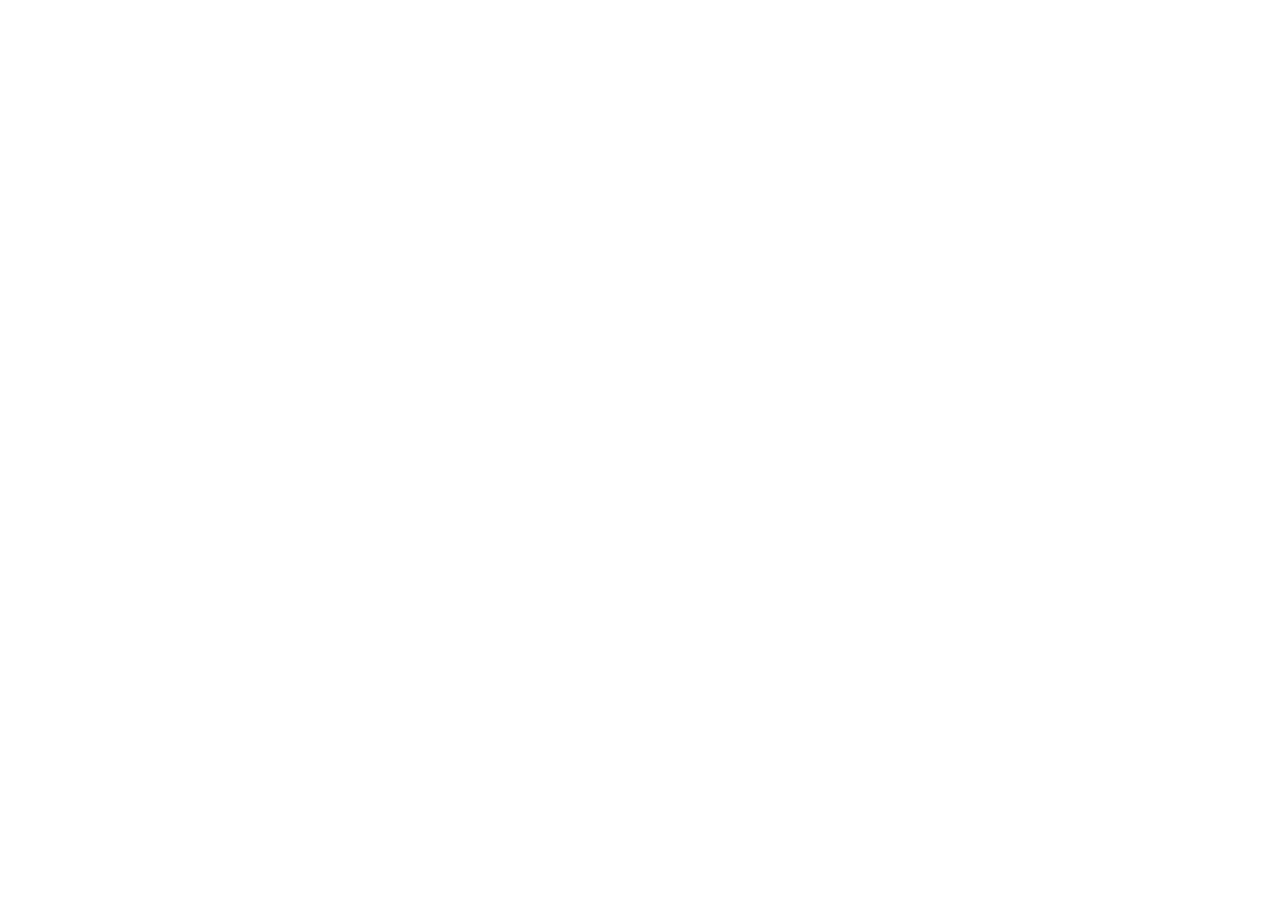
==== about.html @ 3a43a958 "Init : création du dépôt, arborescence des fichiers et structure HTML de base" ====
<!DOCTYPE html>
<html lang="fr">
<head> 
<meta charset="UTF-8"> 
<meta name="viewport" content="width=device-width, initial-scale=1.0"> 
<title>AfriTalent — À propos</title> 
<!-- Bootstrap 5 via CDN : feuille de style --> 
<link 
href="https://cdn.jsdelivr.net/npm/bootstrap@5.3.0/dist/css/bootstrap.min.css" 
rel="stylesheet"> 
<!-- Votre feuille de style personnelle --> 
<link rel="stylesheet" href="css/style.css">
</head>
<body> 
<!-- Le contenu de la page sera ajoute ici --> 
<!-- Bootstrap 5 via CDN : script JavaScript --> 
<script 
src="https://cdn.jsdelivr.net/npm/bootstrap@5.3.0/dist/js/bootstrap.bundle.min.js"
></script> 
<!-- Votre script JavaScript --> 
<script src="js/main.js"></script>
</body>
</html>
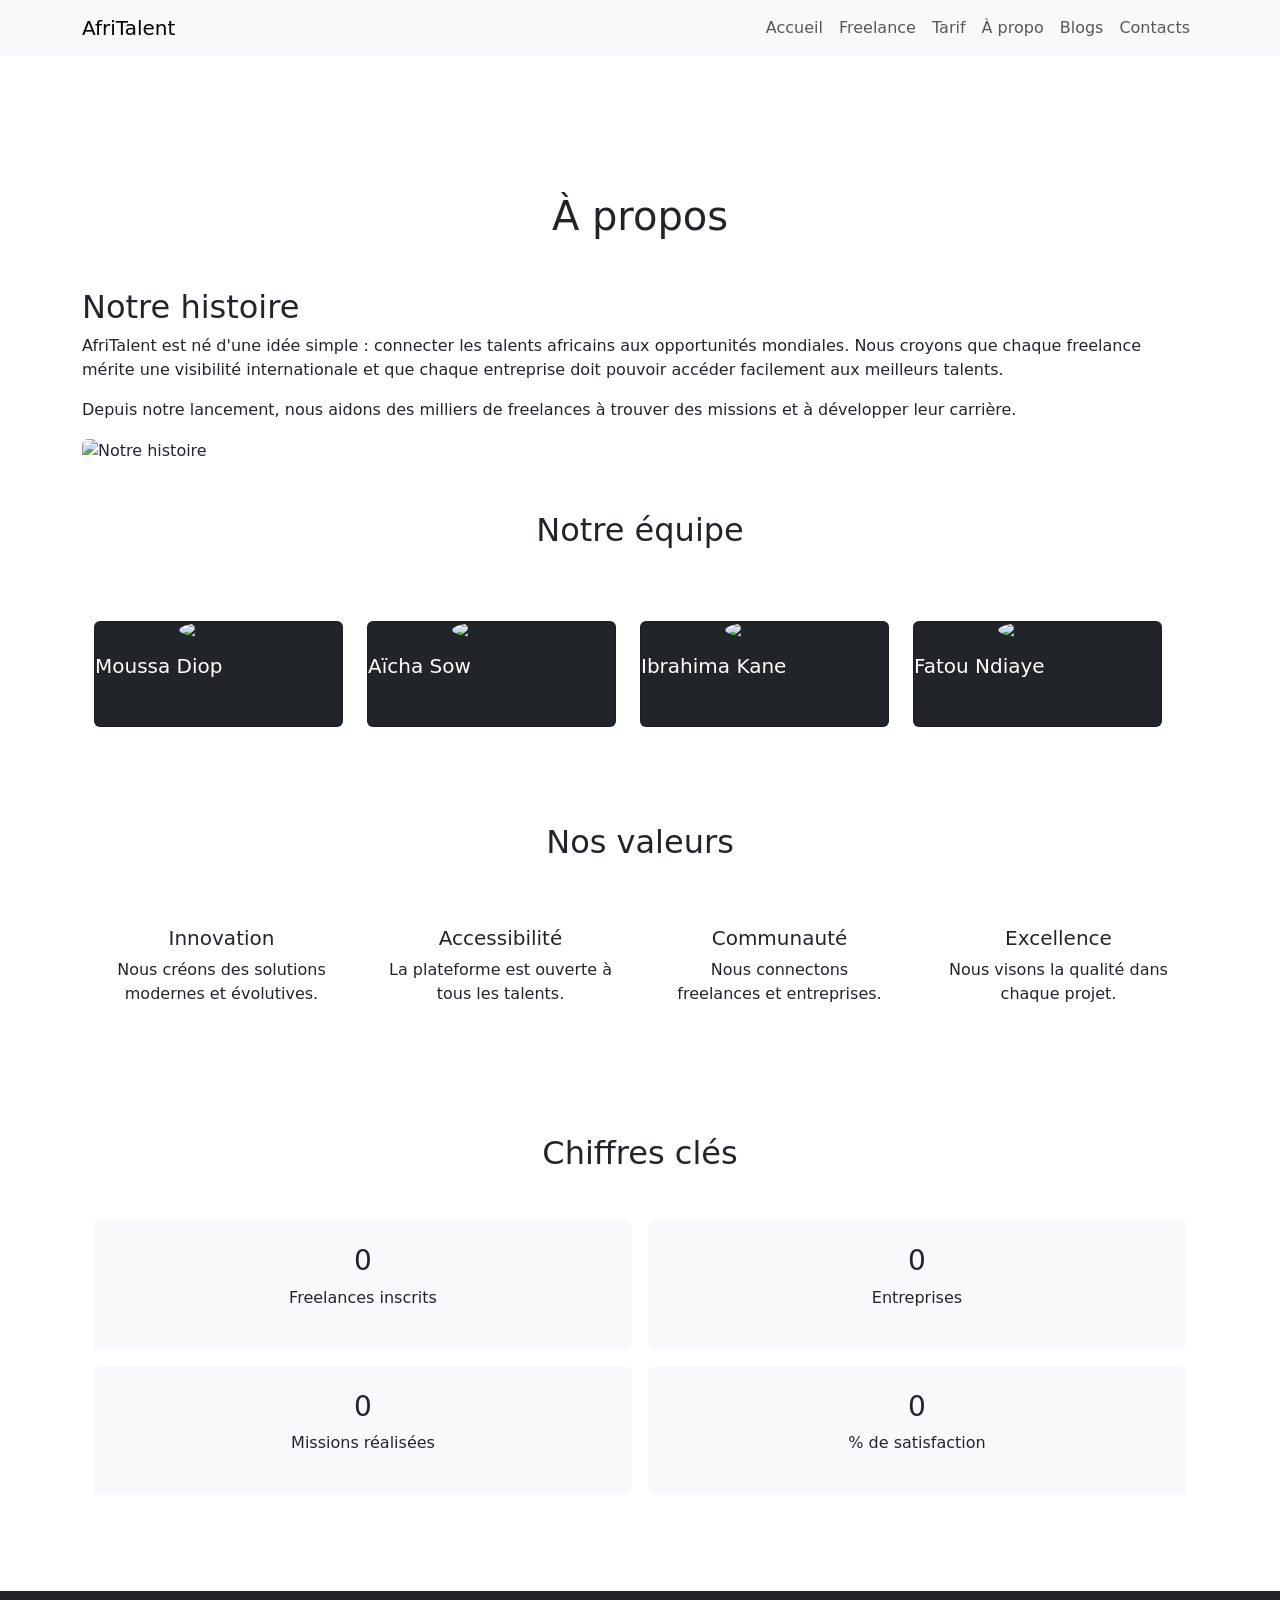
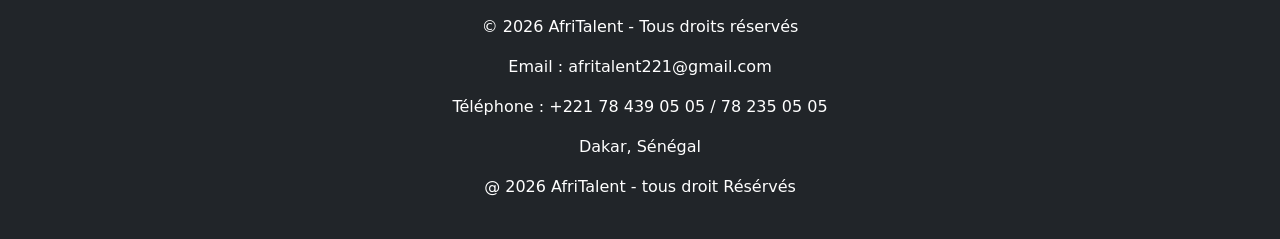
==== commit 9e6ba32a: "HTML : structure complète des 5 pages avec sections et contenu texte" ====
--- a/about.html
+++ b/about.html
@@ -13,6 +13,219 @@
 </head>
 <body> 
 <!-- Le contenu de la page sera ajoute ici --> 
+  <!-- HEADER -->
+    <header>
+        <nav class="navbar navbar-expand-lg navbar-light bg-light fixed-top">
+            <div class="container">
+                <a class="navbar-brand" href="index.html">AfriTalent</a>
+
+                <button class="navbar-toggler" type="button" data-bs-toggle="collapse" data-bs-target="#menu">
+                    <span class="navbar-toggler-icon"></span>
+                </button>
+
+                <div class="collapse navbar-collapse" id="menu">
+                    <ul class="navbar-nav ms-auto">
+                        <li class="nav-item"><a class="nav-link" href="index.html">Accueil</a></li>
+                        <li class="nav-item"><a class="nav-link" href="freelances.html">Freelance</a></li>
+                        <li class="nav-item"><a class="nav-link" href="tarifs.html">Tarif</a></li>
+                        <li class="nav-item"><a class="nav-link" href="about.html">À propo</a></li>
+                        <li class="nav-item"><a class="nav-link" href="">Blogs</a></li>
+                        <li class="nav-item"><a class="nav-link" href="contact.html">Contacts</a></li>
+                    </ul>
+                </div>
+            </div>
+        </nav>
+    </header>
+
+    <!-- MAIN -->
+    <main class="mt-5 pt-5">
+        <!-- Contenu spécifique ici -->
+    </main>
+
+    <main class="mt-5 pt-5 container">
+
+<h1 class="text-center mb-5">À propos</h1>
+
+<!-- HISTOIRE -->
+
+         <section>
+            <h2>Notre histoire</h2>
+              <p> AfriTalent est né d'une idée simple : connecter les talents africains aux opportunités mondiales.
+                     Nous croyons que chaque freelance mérite une visibilité internationale et que chaque entreprise
+                     doit pouvoir accéder facilement aux meilleurs talents.</p>
+
+         <p>
+             Depuis notre lancement, nous aidons des milliers de freelances à trouver des missions et à développer leur carrière.
+         </p>
+
+         <div class="col-md-6">
+             <img src="https://images.unsplash.com/photo-1521737604893-d14cc237f11d"
+               class="img-fluid rounded" alt="Notre histoire">
+        </div>
+
+  </div>
+        </section>
+
+        
+
+<!-- ÉQUIPE -->
+
+            <section class="container py-5">
+  <h2 class="text-center mb-5">Notre équipe</h2>
+
+  <div class="row g-4">
+<section class="row mt-5">
+     <!-- Membre 1 -->
+    <div class="col-md-3">
+     <div class="card bg-dark text-white">
+        <img src="https://randomuser.me/api/portraits/men/10.jpg" class="rounded-circle mx-auto" width="80">
+        <h5 class="mt-3">Moussa Diop</h5>
+        <p class="text-muted">CEO</p>
+
+        <div>
+          <a href="#"><i class="bi bi-linkedin"></i></a>
+          <a href="#"><i class="bi bi-twitter"></i></a>
+        </div>
+      </div>
+    </div>
+
+    <!-- Membre 2 -->
+    <div class="col-md-3">
+      <div class="card bg-dark text-white">
+        <img src="https://randomuser.me/api/portraits/women/12.jpg" class="rounded-circle mx-auto" width="80">
+        <h5 class="mt-3">Aïcha Sow</h5>
+        <p class="text-muted">UX Designer</p>
+        <div>
+          <a href="#"><i class="bi bi-linkedin"></i></a>
+          <a href="#"><i class="bi bi-instagram"></i></a>
+        </div>
+      </div>
+    </div>
+
+
+   <!-- Membre 3 -->
+    <div class="col-md-3">
+      <div class="card bg-dark text-white">
+        <img src="https://randomuser.me/api/portraits/men/22.jpg" class="rounded-circle mx-auto" width="80">
+        <h5 class="mt-3">Ibrahima Kane</h5>
+        <p class="text-muted">CTO</p>
+        <div>
+          <a href="#"><i class="bi bi-github"></i></a>
+          <a href="#"><i class="bi bi-linkedin"></i></a>
+        </div>
+      </div>
+    </div>
+
+    <!-- Membre 4 -->
+    <div class="col-md-3">
+     <div class="card bg-dark text-white">
+        <img src="https://randomuser.me/api/portraits/women/25.jpg" class="rounded-circle mx-auto" width="80">
+        <h5 class="mt-3">Fatou Ndiaye</h5>
+        <p class="text-muted">Marketing</p>
+        <div>
+          <a href="#"><i class="bi bi-facebook"></i></a>
+          <a href="#"><i class="bi bi-twitter"></i></a>
+        </div>
+      </div>
+    </div>
+
+  </div>
+</section>
+
+
+
+<!-- VALEURS -->
+
+       <section class="container py-5 text-center">
+  <h2 class="mb-5">Nos valeurs</h2>
+
+  <div class="row g-4">
+
+    <div class="col-md-3">
+      <div class="p-3">
+        <i class="bi bi-lightbulb" style="font-size:40px;"></i>
+        <h5>Innovation</h5>
+        <p>Nous créons des solutions modernes et évolutives.</p>
+      </div>
+    </div>
+
+    <div class="col-md-3">
+      <div class="p-3">
+        <i class="bi bi-globe" style="font-size:40px;"></i>
+        <h5>Accessibilité</h5>
+        <p>La plateforme est ouverte à tous les talents.</p>
+      </div>
+    </div>
+
+    <div class="col-md-3">
+      <div class="p-3">
+        <i class="bi bi-people" style="font-size:40px;"></i>
+        <h5>Communauté</h5>
+        <p>Nous connectons freelances et entreprises.</p>
+      </div>
+    </div>
+
+    <div class="col-md-3">
+      <div class="p-3">
+        <i class="bi bi-award" style="font-size:40px;"></i>
+        <h5>Excellence</h5>
+        <p>Nous visons la qualité dans chaque projet.</p>
+      </div>
+    </div>
+
+  </div>
+</section>
+
+        <section class="container py-5">
+
+  <h2 class="text-center mb-5">Chiffres clés</h2>
+
+  <div class="row g-3 text-center">
+
+            <div class="col-md-6">
+            <div class="p-4 bg-light rounded">
+                <h3 class="counter" data-target="2500">0</h3>
+                <p>Freelances inscrits</p>
+            </div>
+            </div>
+
+            <div class="col-md-6">
+            <div class="p-4 bg-light rounded">
+                <h3 class="counter" data-target="800">0</h3>
+                <p>Entreprises</p>
+            </div>
+            </div>
+
+            <div class="col-md-6">
+            <div class="p-4 bg-light rounded">
+                <h3 class="counter" data-target="12000">0</h3>
+                <p>Missions réalisées</p>
+            </div>
+            </div>
+
+            <div class="col-md-6">
+            <div class="p-4 bg-light rounded">
+                <h3 class="counter" data-target="95">0</h3>
+                <p>% de satisfaction</p>
+            </div>
+            </div>
+
+  </div>
+</section>
+
+</main>
+
+    <!-- FOOTER -->
+    <footer class="bg-dark text-white mt-5 p-4 text-center">
+        <p>© 2026 AfriTalent - Tous droits réservés</p>
+         <div class="container footer-container">
+        	<P>Email : afritalent221@gmail.com</P>
+        	<P>Téléphone : +221 78 439 05 05 / 78 235 05 05</P>
+        	<P>Dakar, Sénégal</P>
+        	<P>@ 2026 AfriTalent - tous droit Résérvés</P>
+    </div>
+    </footer>
+
 <!-- Bootstrap 5 via CDN : script JavaScript --> 
 <script 
 src="https://cdn.jsdelivr.net/npm/bootstrap@5.3.0/dist/js/bootstrap.bundle.min.js"
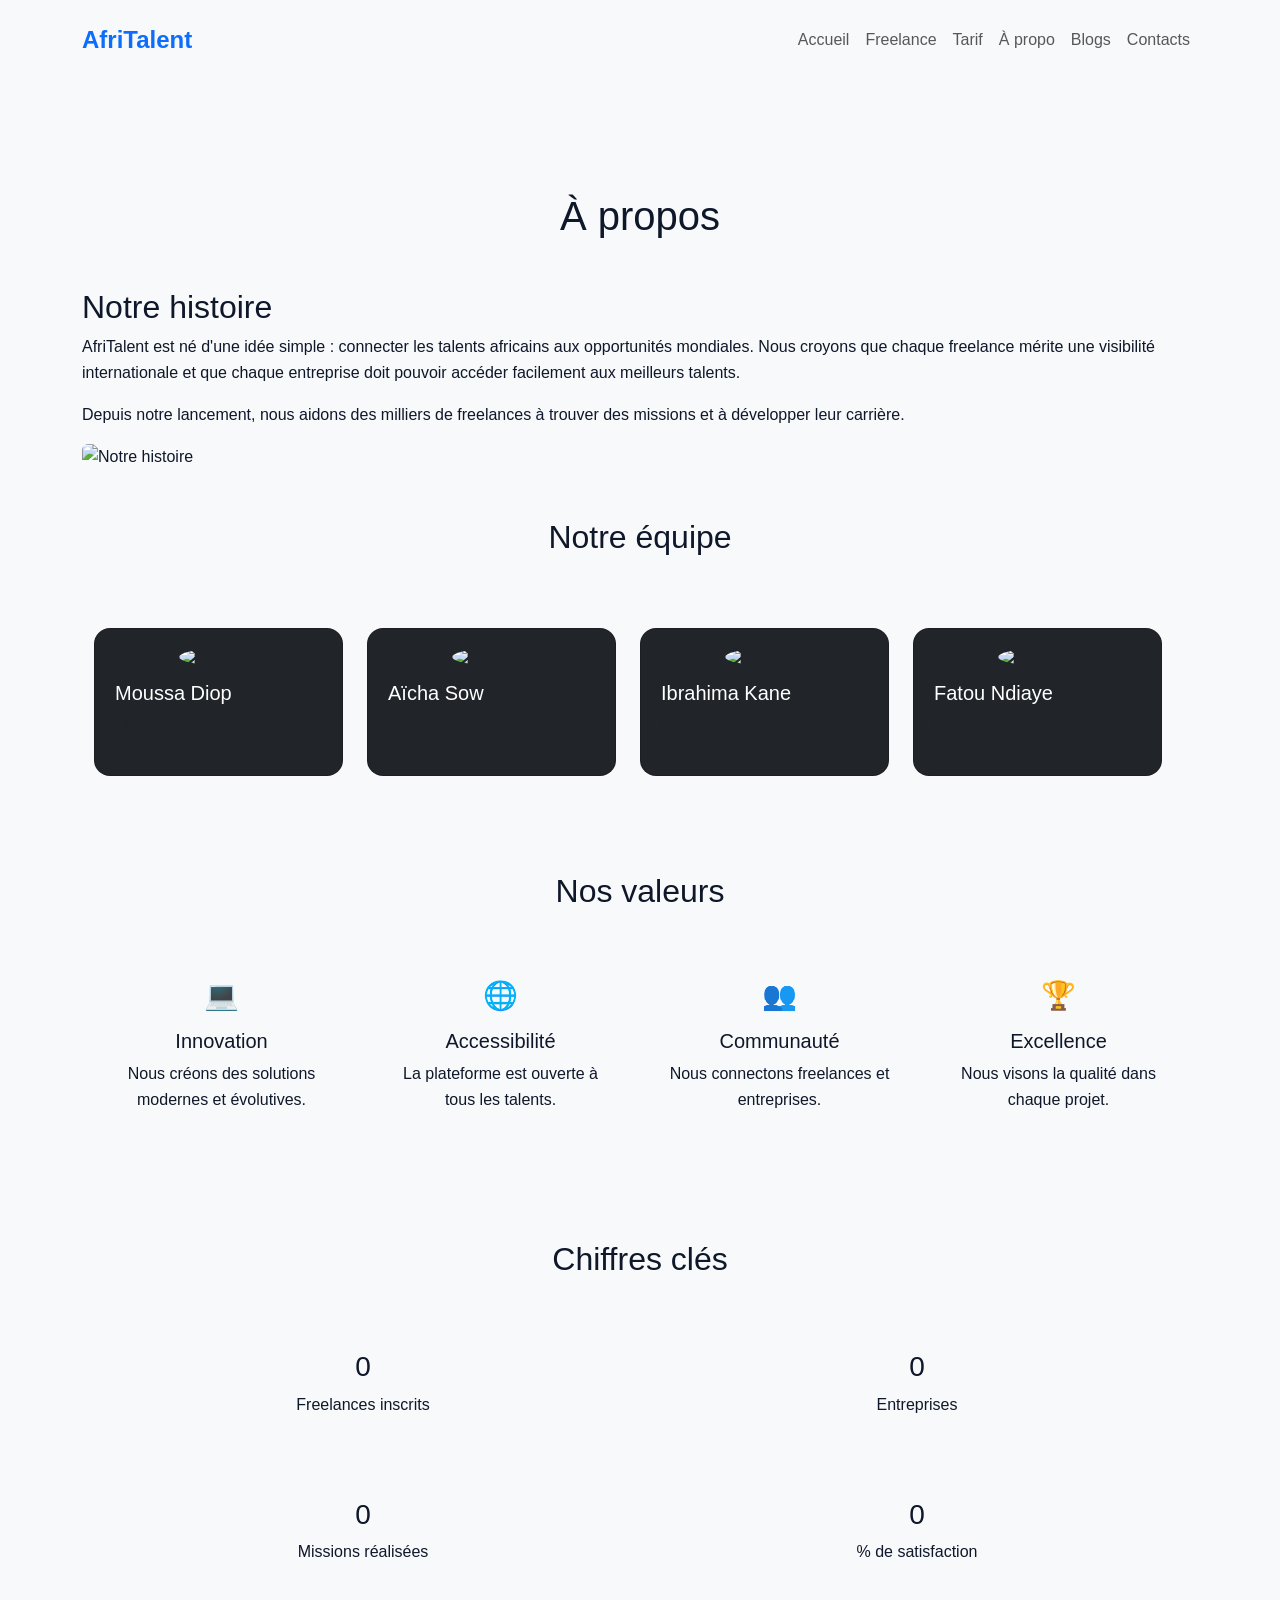
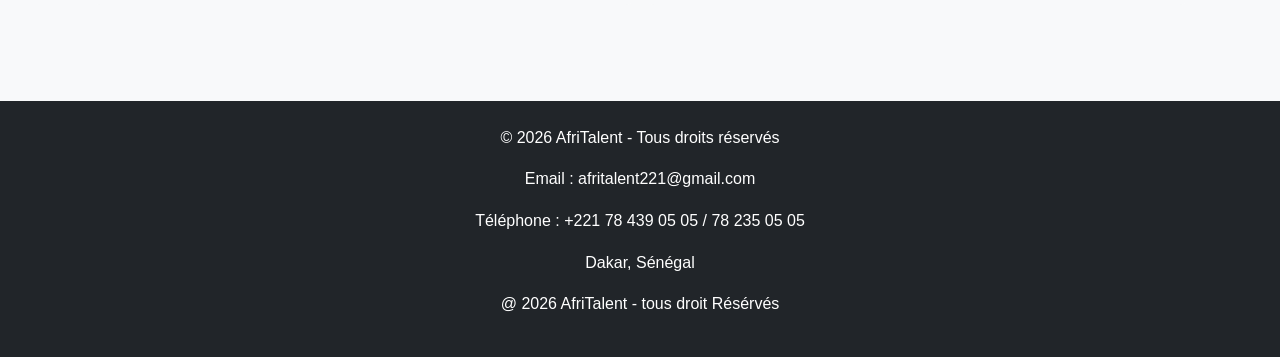
==== commit c7f4618f: "CSS : Bento Grid, sections hero et catégories, effets hover" ====
--- a/about.html
+++ b/about.html
@@ -144,6 +144,7 @@
     <div class="col-md-3">
       <div class="p-3">
         <i class="bi bi-lightbulb" style="font-size:40px;"></i>
+         <div class="icon">💻</div>
         <h5>Innovation</h5>
         <p>Nous créons des solutions modernes et évolutives.</p>
       </div>
@@ -152,6 +153,7 @@
     <div class="col-md-3">
       <div class="p-3">
         <i class="bi bi-globe" style="font-size:40px;"></i>
+          <div class="icon">🌐</div>
         <h5>Accessibilité</h5>
         <p>La plateforme est ouverte à tous les talents.</p>
       </div>
@@ -160,6 +162,7 @@
     <div class="col-md-3">
       <div class="p-3">
         <i class="bi bi-people" style="font-size:40px;"></i>
+          <div class="icon">👥</div>
         <h5>Communauté</h5>
         <p>Nous connectons freelances et entreprises.</p>
       </div>
@@ -168,6 +171,7 @@
     <div class="col-md-3">
       <div class="p-3">
         <i class="bi bi-award" style="font-size:40px;"></i>
+            <div class="icon">🏆</div>
         <h5>Excellence</h5>
         <p>Nous visons la qualité dans chaque projet.</p>
       </div>
--- a/css/style.css
+++ b/css/style.css
@@ -0,0 +1,243 @@
+/* 1. Variables */
+:root {
+  --color-primary: #0d6efd;
+  --color-secondary: #6c757d;
+  --color-dark: #0f172a;
+  --color-light: #f8f9fa;
+  --color-accent: #22c55e;
+
+  --font-title: 'Poppins', sans-serif;
+  --font-body: 'Inter', sans-serif;
+
+  --spacing: 1rem;
+  --radius: 12px;
+  --transition: all 0.3s ease;
+}
+
+/* 2. Reset */
+* {
+  margin: 0;
+  padding: 0;
+  box-sizing: border-box;
+}
+
+/* 3. Base (body, textes) */
+body {
+  font-family: var(--font-body);
+  background-color: var(--color-light);
+  color: var(--color-dark);
+  line-height: 1.6;
+}
+
+h1, h2, h3 {
+  font-family: var(--font-title);
+}
+
+ /* 4. Navbar  */
+ .navbar {
+  transition: var(--transition);
+  padding: 1rem 2rem;
+}
+.navbar .navbar-brand {
+  font-size: 1.5rem;
+  font-weight: bold;
+  color: var(--color-primary);
+}
+/* Section avec image de fond */
+.cta {
+  background-image: url('https://images.unsplash.com/photo-1521737604893-d14cc237f11d');
+  background-size: cover;
+  background-position: center;
+  padding: 80px 20px;
+  position: relative;
+  text-align: center;
+  color: white;
+}
+
+/* Overlay sombre pour lire le texte */
+.cta::before {
+  content: "";
+  position: absolute;
+  top: 0;
+  left: 0;
+  width: 100%;
+  height: 100%;
+  background: rgba(0,0,0,0.6);
+}
+
+/* Contenu au-dessus de l’overlay */
+.contenu {
+  position: relative;
+  z-index: 1;
+}
+
+/* Titre */
+.cta h2 {
+  font-size: 2rem;
+  margin-bottom: 10px;
+}
+
+/* Texte */
+.cta p {
+  margin-bottom: 20px;
+}
+
+/* Bouton */
+.btn-cta {
+  background: white;
+  color: #4f46e5;
+  padding: 12px 25px;
+  text-decoration: none;
+  border-radius: 30px;
+  font-weight: bold;
+  transition: 0.3s;
+}
+
+/* Effet au survol */
+.btn-cta:hover {
+  background: #4f46e5;
+  color: white;
+}
+.card:hover {
+  box-shadow: 
+    0 0 10px rgba(0, 0, 0, 0.5),
+    0 0 20px rgba(0, 0, 0, 0.4),
+    0 0 40px rgba(0, 0, 0, 0.3);
+}
+  
+/* Bento Grid */
+
+
+.bento-grid {
+  display: grid;
+  grid-template-columns: repeat(4, 1fr);
+  grid-auto-rows: 180px;
+  gap: 20px;
+  padding: 40px;
+  text-align: center;
+  padding: 20px;
+  background: white;
+  border-radius: 12px;
+  flex: 1 1 30%;     
+  gap: 20px;
+  flex-wrap: wrap;   
+}
+
+.bento-grid-1 {
+  display: grid;
+  grid-template-columns: repeat(6, 1fr);
+  grid-auto-rows: 180px;
+  gap: 20px;
+  padding: 40px;
+  text-align: center;
+  padding: 20px;
+  background: white;
+  border-radius: 12px;
+  flex: 1 1 30%;     
+  gap: 20px;
+  flex-wrap: wrap;   
+}
+
+/* Base card */
+.card {
+  background: #323232;
+  color: rgb(255, 255, 255);
+  border-radius: 16px;
+  padding: 20px;
+  position: relative;
+  overflow: hidden;
+  display: flex;
+  flex-direction: column;
+  justify-content: center;
+  
+}
+
+
+/* Icon */
+.icon {
+  font-size: 28px;
+  margin-bottom: 10px;
+}
+
+/* --- Bento layout (asymétrie) --- */
+.card-1 {
+  grid-column: span 2;
+}
+
+.card-2 {
+  grid-column: span 2;
+}
+
+.card-3 {
+  grid-column: span 2;
+}
+
+.card-4 {
+  grid-column: span 2;
+}
+.card-5{
+  grid-column: span 2;
+  background:#323232;
+  color: white;
+  border-radius:16px;
+  padding: 20px;
+  
+}
+  
+
+.card-6{
+  grid-column: span 2;
+  background:#323232;
+  color: white;
+  border-radius:16px;
+  padding: 20px;
+}
+
+.card-5:hover{
+  box-shadow: 
+    0 0 10px rgba(0, 0, 0, 0.5),
+    0 0 20px rgba(0, 0, 0, 0.4),
+    0 0 40px rgba(0, 0, 0, 0.3);
+}
+.card-6:hover{
+  box-shadow: 
+    0 0 10px rgba(0, 0, 0, 0.5),
+    0 0 20px rgba(0, 0, 0, 0.4),
+    0 0 40px rgba(0, 0, 0, 0.3);
+}
+
+
+
+.card-services:hover {
+ transform: translateY(-5px); /* effet de levée */
+  box-shadow: 0 15px 30px rgba(18, 2, 2, 0.4);
+  
+}
+.card-services {
+  text-align: center;
+  padding: 20px;
+  background: white;
+  border-radius: 12px;
+
+  flex: 1 1 30%;           
+}
+.categories{
+   display: flex;
+  gap: 20px;
+  flex-wrap: wrap;
+}
+.cards{
+  display: flex;           
+  gap: 20px;
+  flex-wrap: wrap;
+}
+
+
+button {
+  background-color: gray;
+  color: white;
+}
+
+button:hover {
+  background-color: rgb(7, 91, 128);
+}
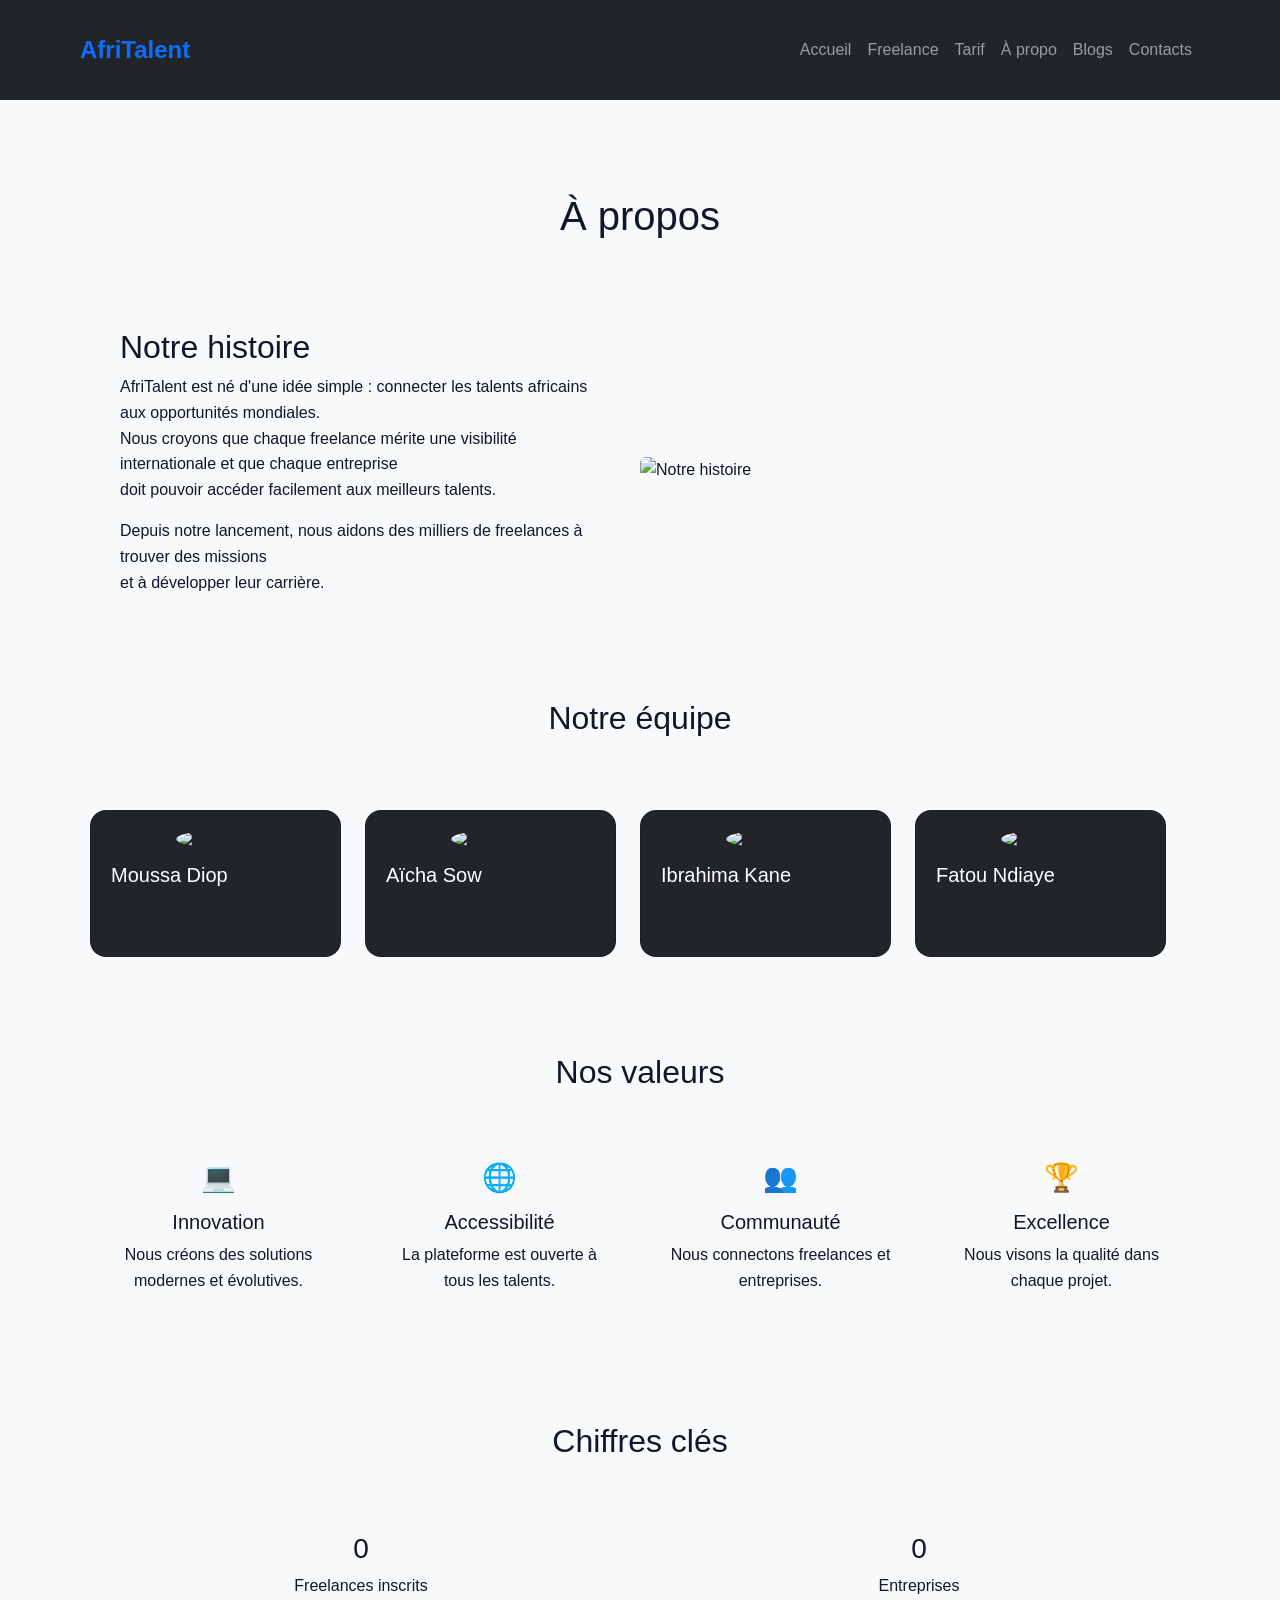
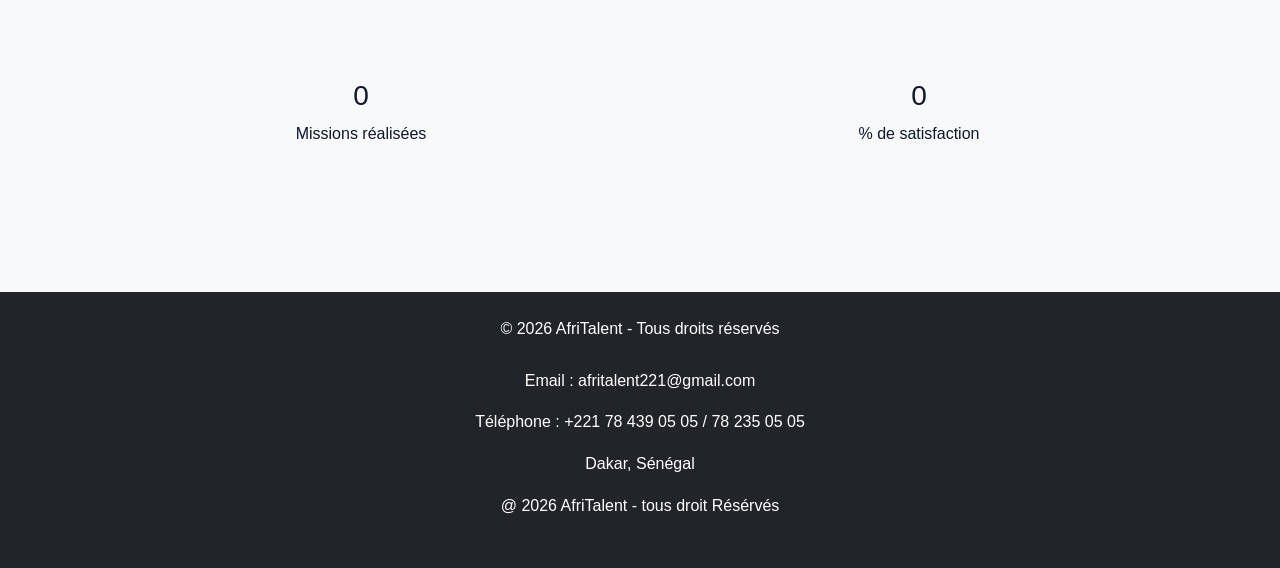
==== commit d7d3556b: "CSS : responsive design mobile et tablette, media queries" ====
--- a/about.html
+++ b/about.html
@@ -15,14 +15,18 @@
 <!-- Le contenu de la page sera ajoute ici --> 
   <!-- HEADER -->
     <header>
-        <nav class="navbar navbar-expand-lg navbar-light bg-light fixed-top">
+        <nav class="navbar navbar-expand-lg navbar-dark bg-dark fixed-top">
             <div class="container">
-                <a class="navbar-brand" href="index.html">AfriTalent</a>
-
-                <button class="navbar-toggler" type="button" data-bs-toggle="collapse" data-bs-target="#menu">
+                <a class="navbar-brand" href="#">AfriTalent</a>
+
+                <button class="navbar-toggler"
+                        type="button"
+                        data-bs-toggle="collapse"
+                        data-bs-target="#menu">
+
                     <span class="navbar-toggler-icon"></span>
-                </button>
-
+
+                </button> 
                 <div class="collapse navbar-collapse" id="menu">
                     <ul class="navbar-nav ms-auto">
                         <li class="nav-item"><a class="nav-link" href="index.html">Accueil</a></li>
@@ -48,22 +52,24 @@
 
 <!-- HISTOIRE -->
 
-         <section>
-            <h2>Notre histoire</h2>
-              <p> AfriTalent est né d'une idée simple : connecter les talents africains aux opportunités mondiales.
-                     Nous croyons que chaque freelance mérite une visibilité internationale et que chaque entreprise
+         <section class="histoire">
+           <div class="texte">
+          <h2>Notre histoire</h2>
+           
+              <p> AfriTalent est né d'une idée simple : connecter les talents africains aux opportunités mondiales.<br>
+                     Nous croyons que chaque freelance mérite une visibilité internationale et que chaque entreprise <br>
                      doit pouvoir accéder facilement aux meilleurs talents.</p>
 
          <p>
-             Depuis notre lancement, nous aidons des milliers de freelances à trouver des missions et à développer leur carrière.
+             Depuis notre lancement, nous aidons des milliers de freelances à trouver des missions <br> et à développer leur carrière.
          </p>
+         </div>
 
          <div class="col-md-6">
              <img src="https://images.unsplash.com/photo-1521737604893-d14cc237f11d"
                class="img-fluid rounded" alt="Notre histoire">
         </div>
 
-  </div>
         </section>
 
         
--- a/css/style.css
+++ b/css/style.css
@@ -27,10 +27,12 @@
   background-color: var(--color-light);
   color: var(--color-dark);
   line-height: 1.6;
+  
 }
 
 h1, h2, h3 {
   font-family: var(--font-title);
+  
 }
 
  /* 4. Navbar  */
@@ -42,6 +44,21 @@
   font-size: 1.5rem;
   font-weight: bold;
   color: var(--color-primary);
+}
+
+.hero1 {
+  background-image: url('https://images.unsplash.com/photo-1521737604893-d14cc237f11d');
+  padding: 100px 20px;
+  background-size: cover;
+  background-position: center;
+  position: relative;
+  text-align: center;
+  color: white;
+  filter: brightness(80%);
+}
+.banner h1 {
+   color: white;
+    font-size: 50px;
 }
 /* Section avec image de fond */
 .cta {
@@ -93,6 +110,24 @@
   transition: 0.3s;
 }
 
+.histoire{
+  display: flex;
+  justify-content: space-between;
+  align-items: center;
+  gap: 40px;
+  padding: 40px;
+}
+.texte{
+  width: 50%;
+}
+.col-md-6 {
+  width: 50%;
+  height: auto;
+  top: 0;
+  left: 0;
+  border-radius: 15px;
+}
+
 /* Effet au survol */
 .btn-cta:hover {
   background: #4f46e5;
@@ -119,7 +154,6 @@
   background: white;
   border-radius: 12px;
   flex: 1 1 30%;     
-  gap: 20px;
   flex-wrap: wrap;   
 }
 
@@ -240,4 +274,25 @@
 
 button:hover {
   background-color: rgb(7, 91, 128);
+}
+
+/* Mobile */
+@media screen and (max-width: 767px) {
+    .container {
+        padding: 30px;
+    }
+}
+
+/* Tablette */
+@media screen and (min-width: 768px) and (max-width: 1199px) {
+    .container {
+        padding: 30px;
+    }  
+}
+
+/* Desktop */
+@media screen and (min-width: 1200px) {
+    .container {
+        padding: 10px;
+    }
 }
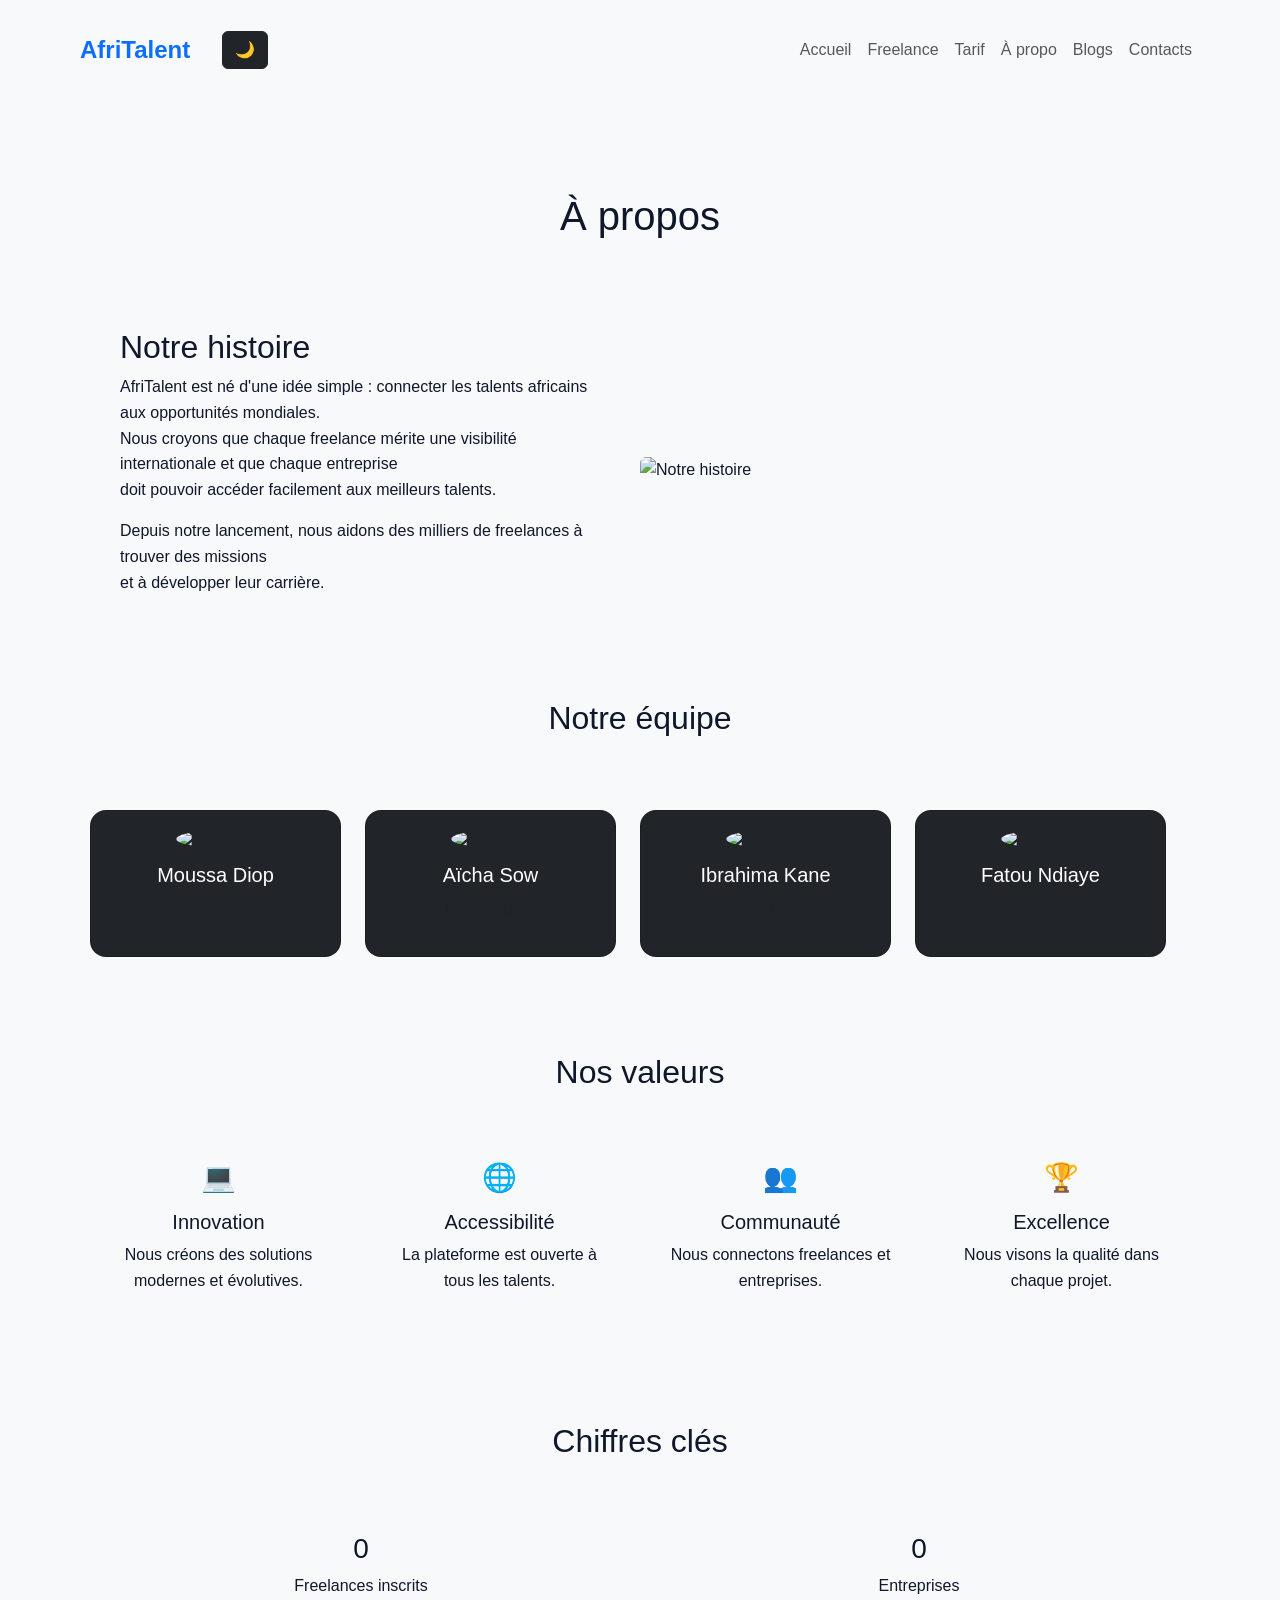
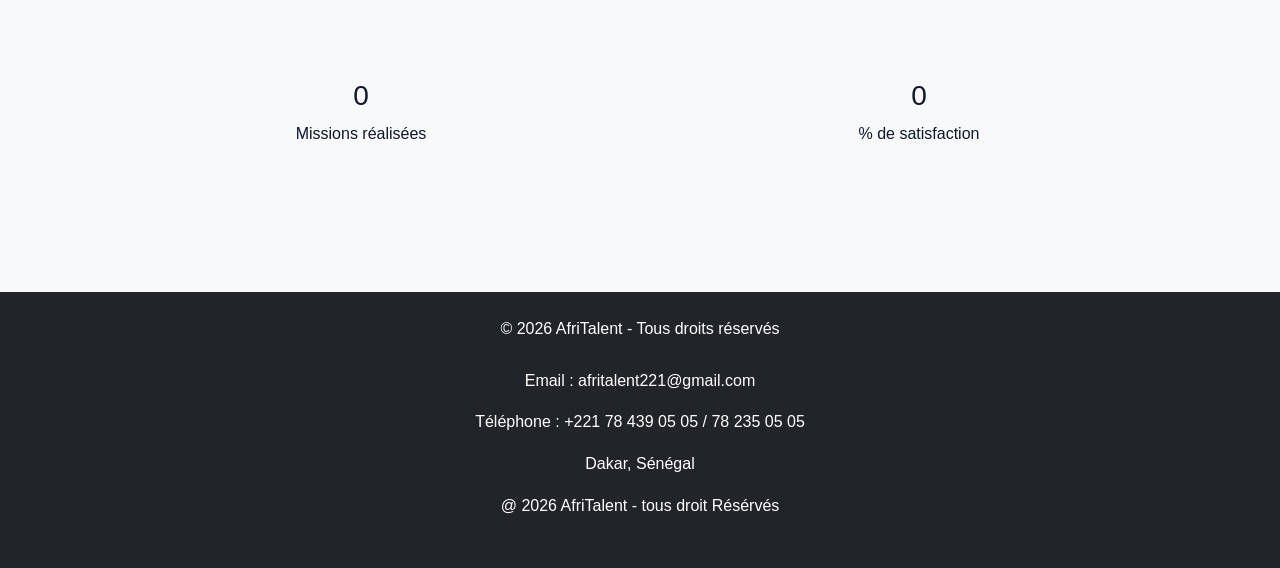
==== commit e8b7e6f9: "JS : dark mode avec localStorage, navbar dynamique au scroll" ====
--- a/about.html
+++ b/about.html
@@ -15,7 +15,7 @@
 <!-- Le contenu de la page sera ajoute ici --> 
   <!-- HEADER -->
     <header>
-        <nav class="navbar navbar-expand-lg navbar-dark bg-dark fixed-top">
+        <nav class="navbar navbar-expand-lg navbar-light bg-light fixed-top">
             <div class="container">
                 <a class="navbar-brand" href="#">AfriTalent</a>
 
@@ -27,6 +27,12 @@
                     <span class="navbar-toggler-icon"></span>
 
                 </button> 
+
+               <button id="theme-toggle" class="btn btn-dark ms-3">
+                    🌙
+                </button>
+
+
                 <div class="collapse navbar-collapse" id="menu">
                     <ul class="navbar-nav ms-auto">
                         <li class="nav-item"><a class="nav-link" href="index.html">Accueil</a></li>
@@ -235,6 +241,7 @@
         	<P>@ 2026 AfriTalent - tous droit Résérvés</P>
     </div>
     </footer>
+     <button id="topBtn">↑</button>
 
 <!-- Bootstrap 5 via CDN : script JavaScript --> 
 <script 
--- a/css/style.css
+++ b/css/style.css
@@ -37,8 +37,12 @@
 
  /* 4. Navbar  */
  .navbar {
-  transition: var(--transition);
+  /* transition: var(--transition); */
   padding: 1rem 2rem;
+  transition: 0.3s;
+  background-color: transparent;
+  
+ 
 }
 .navbar .navbar-brand {
   font-size: 1.5rem;
@@ -46,20 +50,15 @@
   color: var(--color-primary);
 }
 
-.hero1 {
-  background-image: url('https://images.unsplash.com/photo-1521737604893-d14cc237f11d');
-  padding: 100px 20px;
-  background-size: cover;
-  background-position: center;
-  position: relative;
-  text-align: center;
-  color: white;
-  filter: brightness(80%);
-}
-.banner h1 {
-   color: white;
-    font-size: 50px;
-}
+.navbar.scrolled{
+  background-color: black;
+  box-shadow: 0 2px 10px rgba(0,0,0,0.3);
+  padding: 5px 0;
+}
+
+
+
+
 /* Section avec image de fond */
 .cta {
   background-image: url('https://images.unsplash.com/photo-1521737604893-d14cc237f11d');
@@ -82,6 +81,10 @@
   background: rgba(0,0,0,0.6);
 }
 
+.col-md-4 {
+ text-align: center;
+}
+
 /* Contenu au-dessus de l’overlay */
 .contenu {
   position: relative;
@@ -183,6 +186,7 @@
   display: flex;
   flex-direction: column;
   justify-content: center;
+  text-align: center;
   
 }
 
@@ -250,16 +254,21 @@
 .card-services {
   text-align: center;
   padding: 20px;
-  background: white;
+  background: rgb(5, 5, 5);
   border-radius: 12px;
-
+  color: rgb(255, 255, 255);
   flex: 1 1 30%;           
 }
 .categories{
-   display: flex;
+  display: flex;
   gap: 20px;
   flex-wrap: wrap;
-}
+  
+}
+/* .services-section{ 
+    text-align: center;
+    margin: 0 auto;
+} */
 .cards{
   display: flex;           
   gap: 20px;
@@ -295,4 +304,31 @@
     .container {
         padding: 10px;
     }
+}
+
+.dark-mode{
+    background-color: #121212;
+    color: white;
+}
+
+/* Bouton retour en haut */
+#topBtn{
+  position: fixed;
+  bottom: 20px;
+  right: 20px;
+  background-color: black;
+  color: white;
+  border: none;
+  padding: 12px 16px;
+  border-radius: 50%;
+  cursor: pointer;
+  display: none;
+  transition: 0.3s;
+  z-index: 999;
+}
+
+
+/* Effet hover */
+#topBtn:hover{
+  background-color: #333;
 }
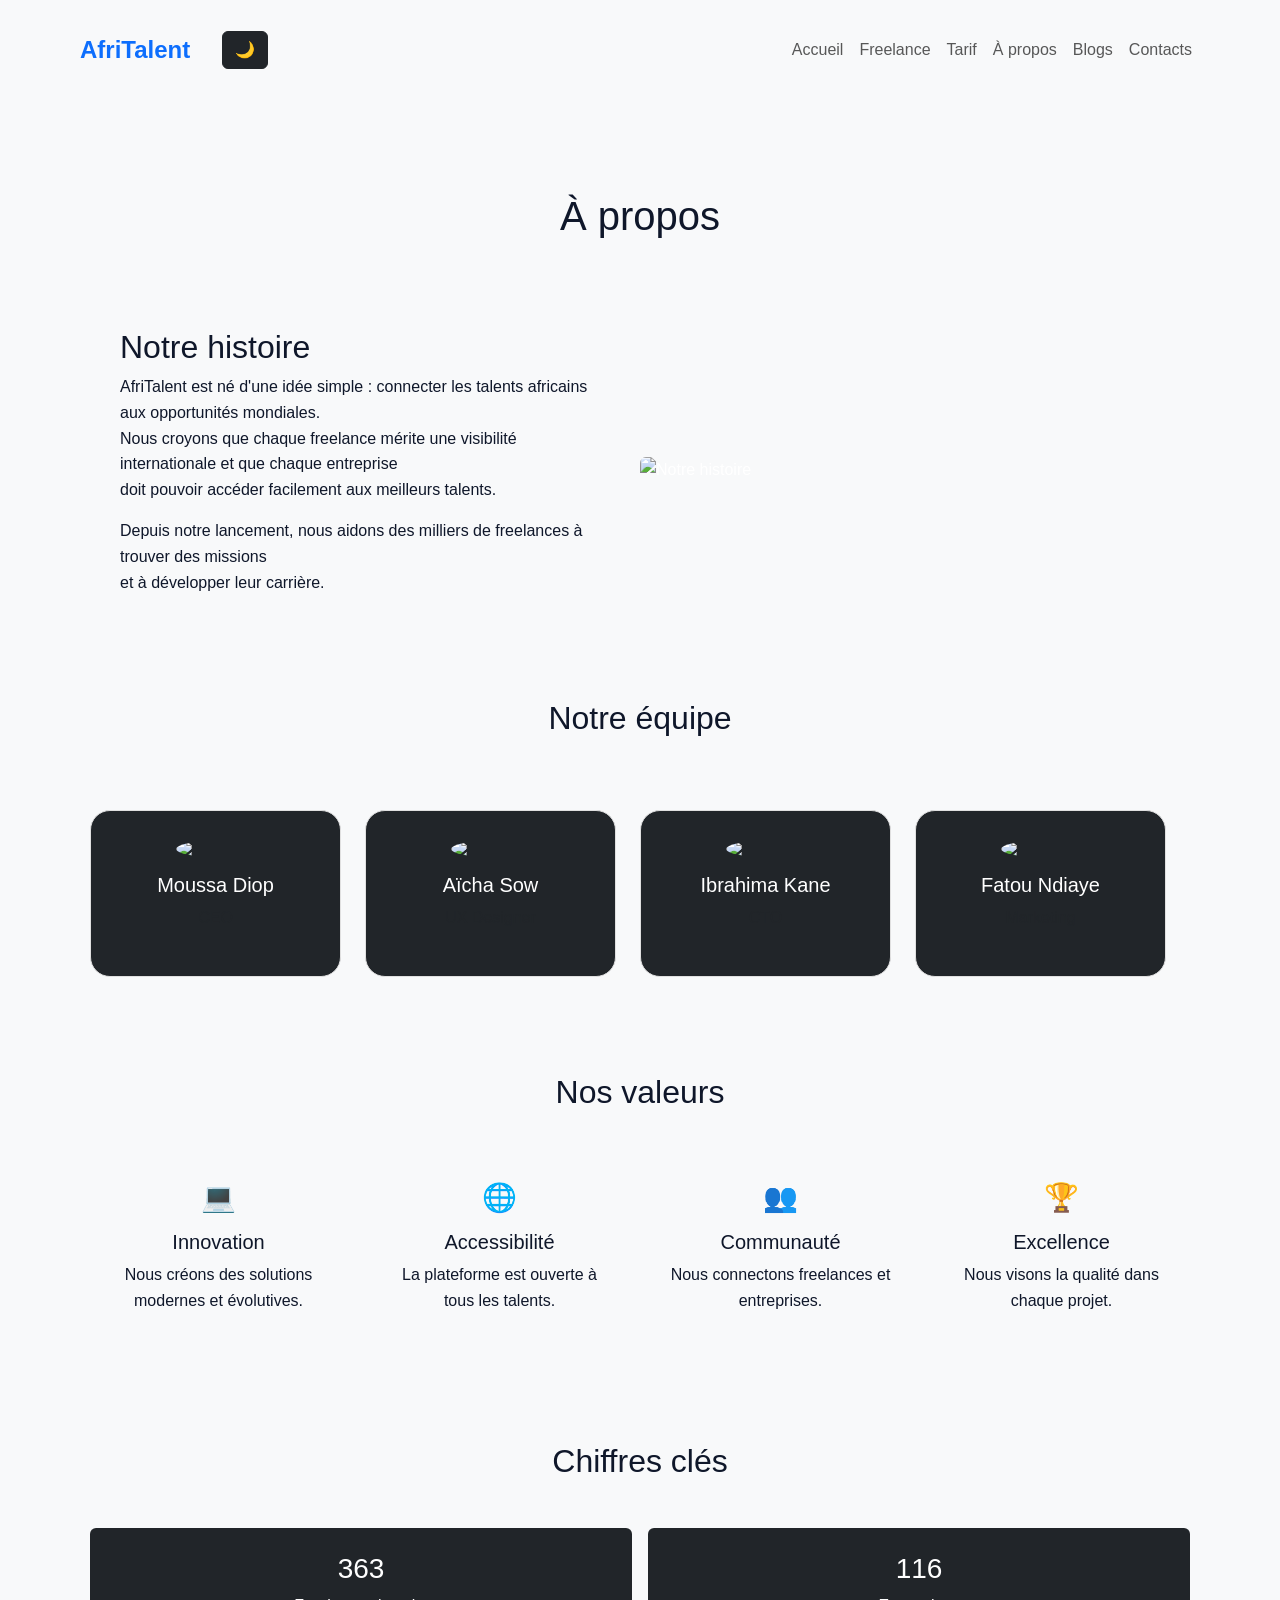
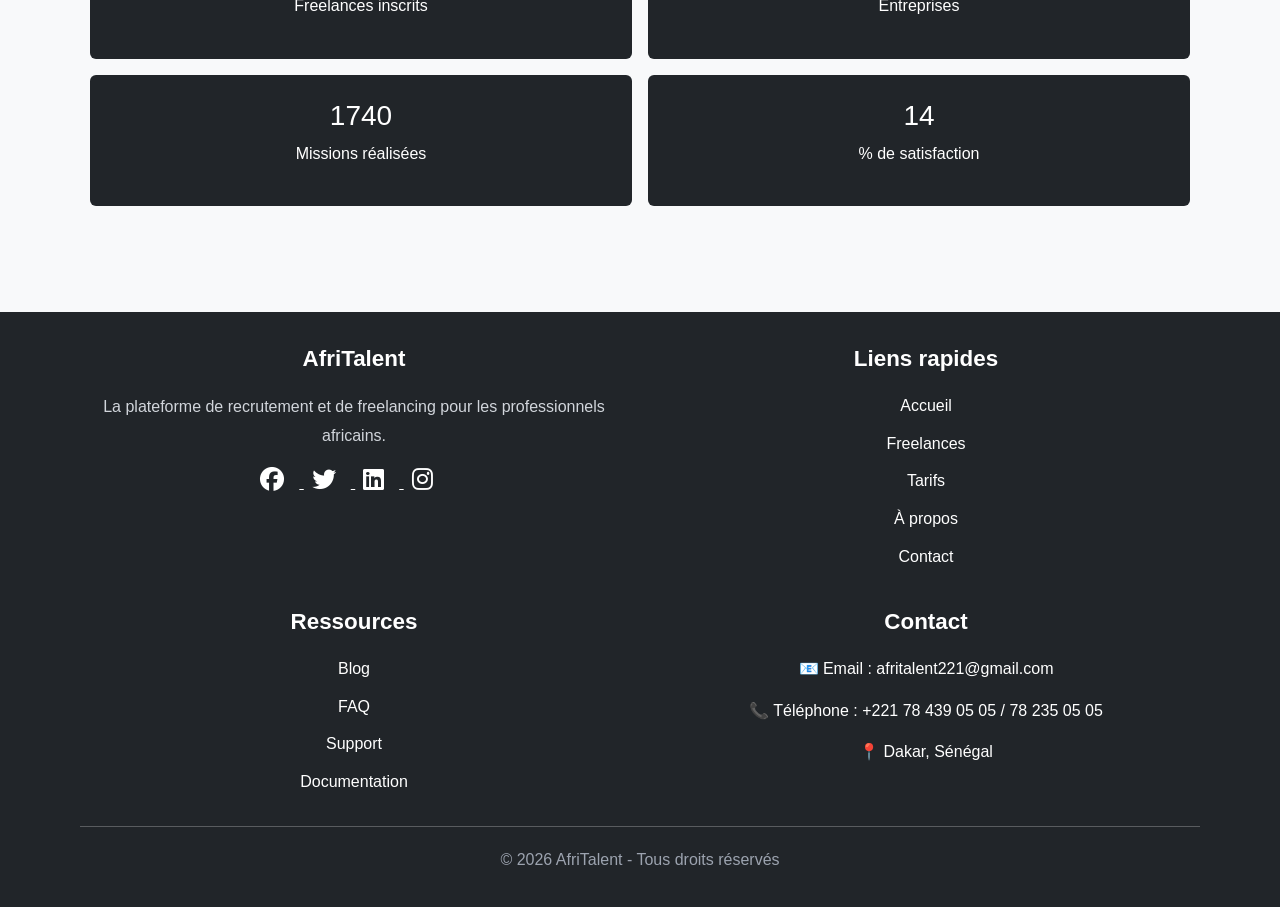
==== commit 8689e5b5: "JS :  compteurs animés au scroll et animations fade-in des sections" ====
--- a/about.html
+++ b/about.html
@@ -10,6 +10,10 @@
 rel="stylesheet"> 
 <!-- Votre feuille de style personnelle --> 
 <link rel="stylesheet" href="css/style.css">
+
+<link rel="stylesheet"
+href="https://cdnjs.cloudflare.com/ajax/libs/font-awesome/6.5.1/css/all.min.css">
+
 </head>
 <body> 
 <!-- Le contenu de la page sera ajoute ici --> 
@@ -38,7 +42,7 @@
                         <li class="nav-item"><a class="nav-link" href="index.html">Accueil</a></li>
                         <li class="nav-item"><a class="nav-link" href="freelances.html">Freelance</a></li>
                         <li class="nav-item"><a class="nav-link" href="tarifs.html">Tarif</a></li>
-                        <li class="nav-item"><a class="nav-link" href="about.html">À propo</a></li>
+                        <li class="nav-item"><a class="nav-link" href="about.html">À propos</a></li>
                         <li class="nav-item"><a class="nav-link" href="">Blogs</a></li>
                         <li class="nav-item"><a class="nav-link" href="contact.html">Contacts</a></li>
                     </ul>
@@ -192,35 +196,35 @@
   </div>
 </section>
 
-        <section class="container py-5">
+        <section class="container py-5 fade-in">
 
   <h2 class="text-center mb-5">Chiffres clés</h2>
 
   <div class="row g-3 text-center">
 
             <div class="col-md-6">
-            <div class="p-4 bg-light rounded">
+            <div class="p-4 bg-dark rounded">
                 <h3 class="counter" data-target="2500">0</h3>
                 <p>Freelances inscrits</p>
             </div>
             </div>
 
             <div class="col-md-6">
-            <div class="p-4 bg-light rounded">
+            <div class="p-4 bg-dark rounded">
                 <h3 class="counter" data-target="800">0</h3>
                 <p>Entreprises</p>
             </div>
             </div>
 
             <div class="col-md-6">
-            <div class="p-4 bg-light rounded">
+            <div class="p-4 bg-dark rounded">
                 <h3 class="counter" data-target="12000">0</h3>
                 <p>Missions réalisées</p>
             </div>
             </div>
 
             <div class="col-md-6">
-            <div class="p-4 bg-light rounded">
+            <div class="p-4 bg-dark rounded">
                 <h3 class="counter" data-target="95">0</h3>
                 <p>% de satisfaction</p>
             </div>
@@ -231,16 +235,94 @@
 
 </main>
 
-    <!-- FOOTER -->
-    <footer class="bg-dark text-white mt-5 p-4 text-center">
-        <p>© 2026 AfriTalent - Tous droits réservés</p>
-         <div class="container footer-container">
-        	<P>Email : afritalent221@gmail.com</P>
-        	<P>Téléphone : +221 78 439 05 05 / 78 235 05 05</P>
-        	<P>Dakar, Sénégal</P>
-        	<P>@ 2026 AfriTalent - tous droit Résérvés</P>
-    </div>
+     <!-- FOOTER -->
+    <footer class="bg-dark text-white mt-5 p-4">
+        <div class="container">
+            <div class="row gy-4">
+                <div class="col-12 col-md-6 col-lg-3 col-md-4">
+                    <h5 class="footer-title">
+                        AfriTalent
+                    </h5>
+                    <p class="footer-text">
+                        La plateforme de recrutement et de freelancing pour les professionnels africains.
+                    </p>
+
+                    <!-- les reseaux sociaux -->
+                    <div class="social-icons mt-3">
+                        <div class="icons"></div>
+                        <a href="https://facebook.com" class="text-white me-2">
+                            <i class="fa-brands fa-facebook"></i>
+                        </a>
+                        <a href="https://twitter.com" class="text-white me-2">
+                            <i class="fa-brands fa-twitter"></i>
+                        </a>
+                        <a href="https://linkedin.com" class="text-white me-2">
+                            <i class="fa-brands fa-linkedin"></i>
+                        </a>
+                        <a href="https://instagram.com" class="text-white">
+                            <i class="fa-brands fa-instagram"></i>
+                        </a>
+                    </div>
+                </div>
+               
+                <div class="col-12 col-md-6 col-lg-3 col-md-4">
+                    <h5 class="footer-title">Liens rapides</h5>
+                    <ul class="footer-links"  list-unstyled>
+                        <li>
+                            <a href="index.html" class="text-white">Accueil</a>
+                        </li>
+                        <li>
+                            <a href="freelances.html" class="text-white">Freelances</a>
+                        </li>
+                        <li>
+                            <a href="tarifs.html" class="text-white">Tarifs</a>
+                        </li>
+                        <li>
+                            <a href="about.html" class="text-white">À propos</a>
+                        </li>
+                        <li>
+                            <a href="contact.html" class="text-white">Contact</a>
+                        </li>
+                    </ul>
+                </div>
+                <div class="col-12 col-md-6 col-lg-3 col-md-4">
+                    <h5 class="footer-title">
+                        Ressources
+                    </h5>
+                    <ul class="footer-links list-unstyled">
+                        <li>
+                            <a href="#" class="text-white">Blog</a>
+                        </li>
+                        <li>
+                            <a href="#" class="text-white">FAQ</a>
+                        </li>
+                        <li>
+                            <a href="#" class="text-white">Support</a>
+                        </li>
+                        <li>
+                            <a href="#" class="text-white">Documentation</a>
+                        </li>
+                    </ul>
+                </div>
+                
+                 <div class="col-12 col-md-6 col-lg-3 col-md-4">
+                    <h5 class="footer-title">
+                        Contact
+                    </h5>
+                    <p> 📧 Email : afritalent221@gmail.com</p>
+                    <p> 📞 Téléphone : +221 78 439 05 05 / 78 235 05 05</p>
+                    <p> 📍 Dakar, Sénégal</p>
+                </div>
+            </div>
+            <hr class="bg-light">
+            <div class="footer-bottom">
+                <p class="mb-0">
+                    © 2026 AfriTalent - Tous droits réservés
+                </p>
+            </div>
+        </div>              
     </footer>
+       
      <button id="topBtn">↑</button>
 
 <!-- Bootstrap 5 via CDN : script JavaScript --> 
--- a/css/style.css
+++ b/css/style.css
@@ -27,6 +27,7 @@
   background-color: var(--color-light);
   color: var(--color-dark);
   line-height: 1.6;
+  overflow-x: hidden;
   
 }
 
@@ -56,8 +57,17 @@
   padding: 5px 0;
 }
 
-
-
+.hero{
+
+    height: 100vh;
+    background:
+    linear-gradient(rgba(0,0,0,0.5),
+    rgba(0,0,0,0.5)),
+    url('https://images.unsplash.com/photo-1521737604893-d14cc237f11d');
+    background-size: cover;
+    background-position: center;
+    color: white;
+}
 
 /* Section avec image de fond */
 .cta {
@@ -129,6 +139,8 @@
   top: 0;
   left: 0;
   border-radius: 15px;
+  color: white;
+ 
 }
 
 /* Effet au survol */
@@ -148,45 +160,34 @@
 
 .bento-grid {
   display: grid;
-  grid-template-columns: repeat(4, 1fr);
-  grid-auto-rows: 180px;
+  grid-template-columns: repeat(3, 1fr);
   gap: 20px;
-  padding: 40px;
-  text-align: center;
-  padding: 20px;
-  background: white;
-  border-radius: 12px;
-  flex: 1 1 30%;     
-  flex-wrap: wrap;   
-}
+}
+
+
 
 .bento-grid-1 {
   display: grid;
   grid-template-columns: repeat(6, 1fr);
   grid-auto-rows: 180px;
   gap: 20px;
-  padding: 40px;
   text-align: center;
   padding: 20px;
-  background: white;
-  border-radius: 12px;
-  flex: 1 1 30%;     
-  gap: 20px;
-  flex-wrap: wrap;   
 }
 
 /* Base card */
 .card {
   background: #323232;
   color: rgb(255, 255, 255);
-  border-radius: 16px;
-  padding: 20px;
+  border-radius: 20px;
+  padding: 30px;
   position: relative;
   overflow: hidden;
   display: flex;
   flex-direction: column;
   justify-content: center;
   text-align: center;
+  border: 1px solid #e0e0e0;
   
 }
 
@@ -200,48 +201,58 @@
 /* --- Bento layout (asymétrie) --- */
 .card-1 {
   grid-column: span 2;
+  background: #1a1a2e;
+  color: white;
 }
 
 .card-2 {
-  grid-column: span 2;
+ 
+  background: #E8521A;
+  color: white;
 }
 
 .card-3 {
-  grid-column: span 2;
+  
+  background:#f0f0f0;
+  color: #333;
 }
 
 .card-4 {
   grid-column: span 2;
-}
-.card-5{
+  background: #F8F5F0;
+  color: #333;
+}
+
+.bento-grid-1 .card-1 {
+  grid-column: span 2;
+  grid-row: span 2;
+}
+.bento-grid-1 .card-2 {
+  grid-column: span 2;
+}
+.bento-grid-1 .card-3 {
+  grid-column: span 2;
+  background:#f0f0f0;
+  color: #333;
+}
+.bento-grid-1 .card-4 {
+  grid-column: span 2;
+  background: #d8d4cc;
+  color: #333;
+}
+.bento-grid-1 .card-5{
   grid-column: span 2;
   background:#323232;
   color: white;
-  border-radius:16px;
-  padding: 20px;
-  
-}
-  
-
-.card-6{
-  grid-column: span 2;
-  background:#323232;
-  color: white;
-  border-radius:16px;
-  padding: 20px;
-}
-
-.card-5:hover{
-  box-shadow: 
-    0 0 10px rgba(0, 0, 0, 0.5),
-    0 0 20px rgba(0, 0, 0, 0.4),
-    0 0 40px rgba(0, 0, 0, 0.3);
-}
-.card-6:hover{
-  box-shadow: 
-    0 0 10px rgba(0, 0, 0, 0.5),
-    0 0 20px rgba(0, 0, 0, 0.4),
-    0 0 40px rgba(0, 0, 0, 0.3);
+ 
+}
+  
+
+.bento-grid-1 .card-6{
+  grid-column: span 6 ;
+  background:#931616;
+  color: white;
+ 
 }
 
 
@@ -306,6 +317,54 @@
     }
 }
 
+/* Titres */
+.footer-title{
+  font-size: 1.4rem;
+  margin-bottom: 20px;
+  font-weight: bold;
+}
+/* Texte */
+.footer-text{
+  color: #d1d5db;
+  line-height: 1.8;
+}
+/* Liens */
+.footer-links{
+  list-style: none;
+  padding: 0;
+}
+.footer-links li{
+  margin-bottom: 12px;
+}
+.footer-links a{
+  color: #d1d5db;
+  text-decoration: none;
+  transition: 0.3s;
+}
+.footer-links a:hover{
+  color: #3b82f6;
+  padding-left: 5px;
+}
+
+/* Réseaux sociaux */
+.social-icons i{
+  color: white;
+  font-size: 1.5rem;
+  margin-right: 15px;
+  transition: 0.3s;
+}
+
+.social-icons i:hover{
+  color: #3b82f6;
+}
+
+/* Bas du footer */
+.footer-bottom{
+  text-align: center;
+  margin-top: 20px;
+  color: #9ca3af;
+}
+
 .dark-mode{
     background-color: #121212;
     color: white;
@@ -331,4 +390,16 @@
 /* Effet hover */
 #topBtn:hover{
   background-color: #333;
+}
+
+/* Etat initial */
+.fade-in{
+  opacity: 0;
+  transform: translateY(40px);
+  transition: all 1s ease;
+}
+/* Quand visible */
+.fade-in.show{
+  opacity: 1;
+  transform: translateY(0);
 }
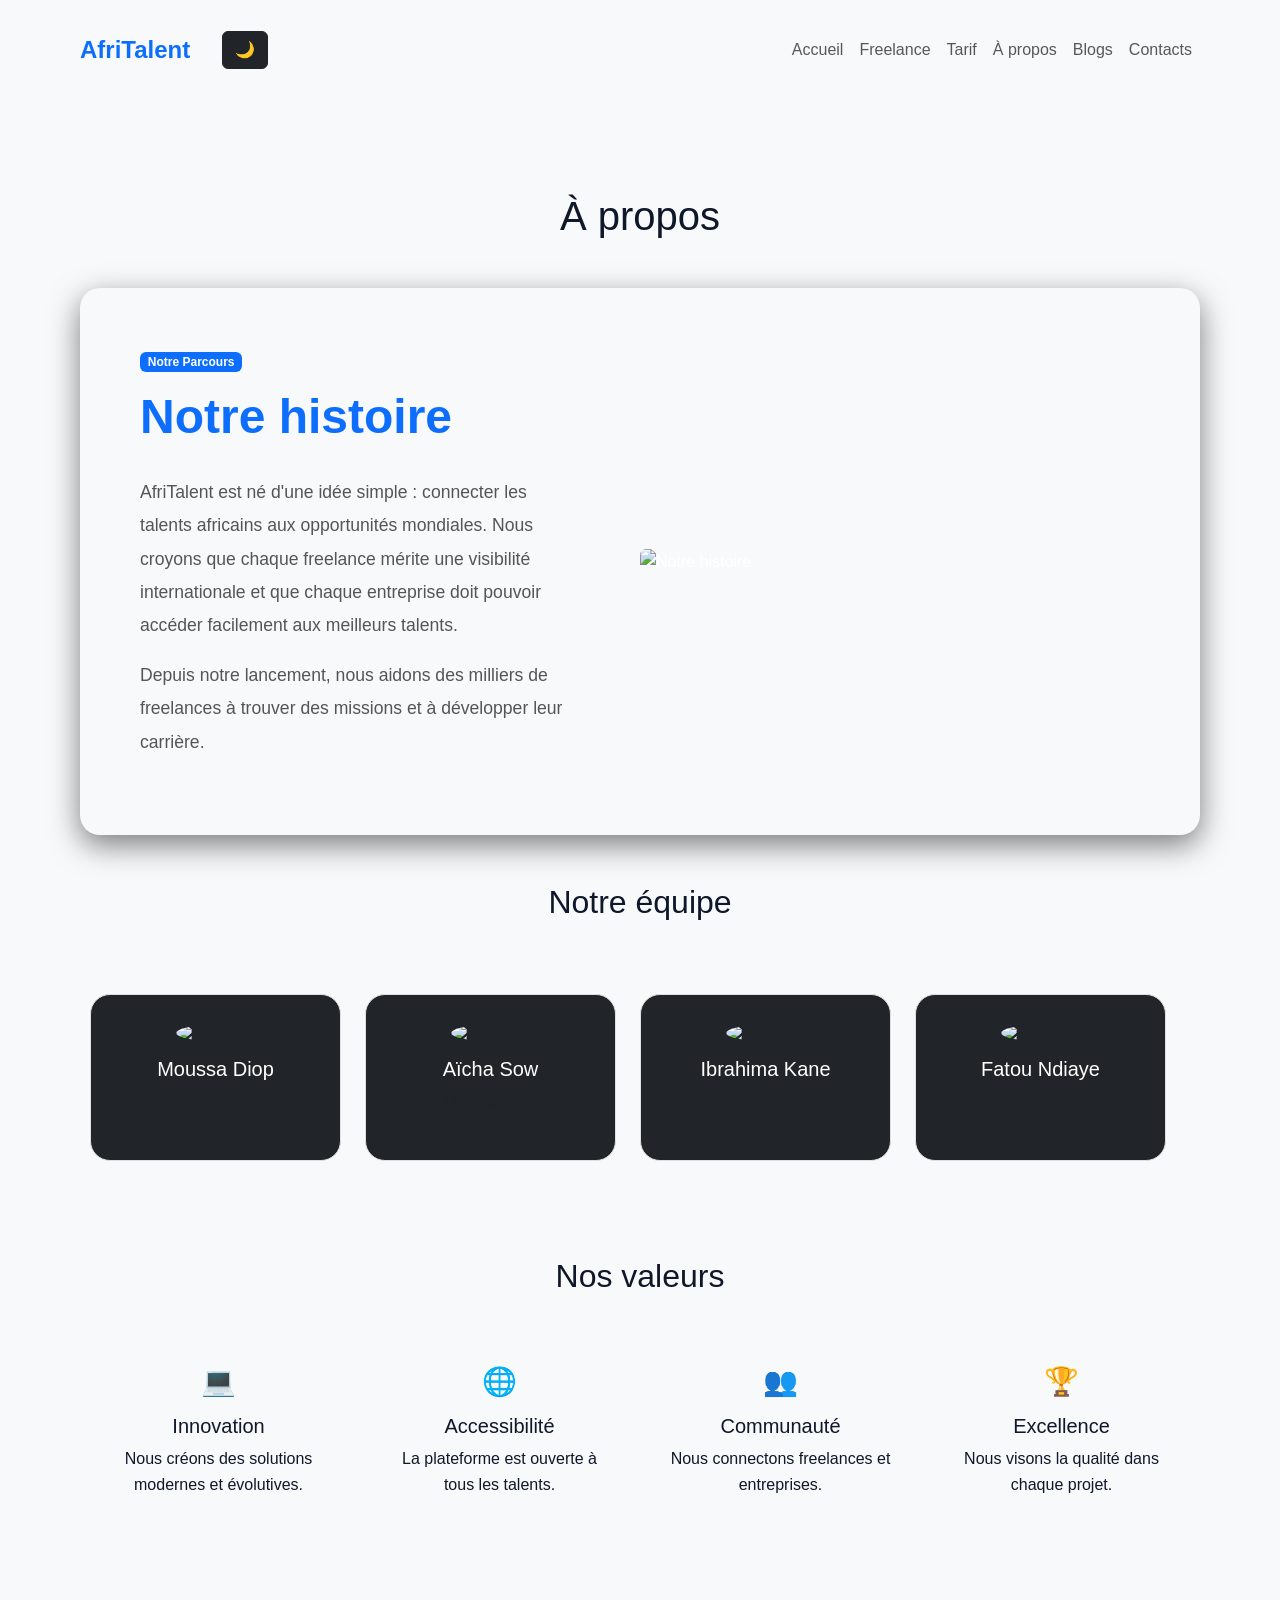
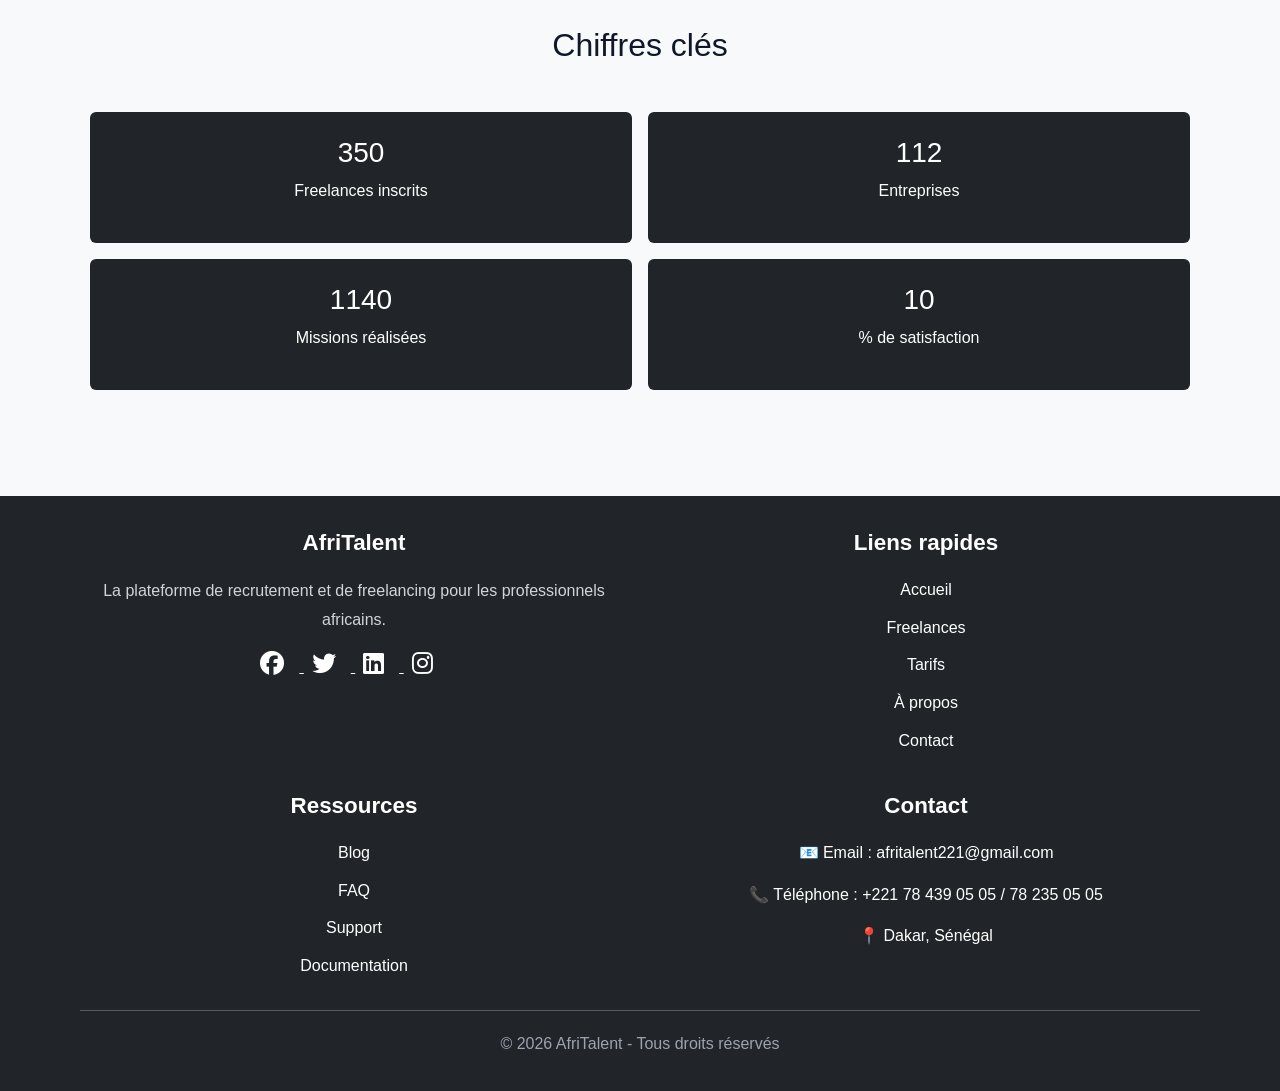
==== commit 8b5c2953: "JS :   filtrage dynamique des freelances et validation du formulaire de contact" ====
--- a/about.html
+++ b/about.html
@@ -64,14 +64,15 @@
 
          <section class="histoire">
            <div class="texte">
+            <span class="badge bg-primary mb-3">Notre Parcours</span>
           <h2>Notre histoire</h2>
            
-              <p> AfriTalent est né d'une idée simple : connecter les talents africains aux opportunités mondiales.<br>
-                     Nous croyons que chaque freelance mérite une visibilité internationale et que chaque entreprise <br>
+              <p> AfriTalent est né d'une idée simple : connecter les talents africains aux opportunités mondiales.
+                     Nous croyons que chaque freelance mérite une visibilité internationale et que chaque entreprise 
                      doit pouvoir accéder facilement aux meilleurs talents.</p>
 
-         <p>
-             Depuis notre lancement, nous aidons des milliers de freelances à trouver des missions <br> et à développer leur carrière.
+         <p>    
+             Depuis notre lancement, nous aidons des milliers de freelances à trouver des missions  et à développer leur carrière.
          </p>
          </div>
 
--- a/css/style.css
+++ b/css/style.css
@@ -127,12 +127,51 @@
   display: flex;
   justify-content: space-between;
   align-items: center;
-  gap: 40px;
-  padding: 40px;
+  gap: 60px;
+  padding: 60px;
+  border-radius: 20px;
+  box-shadow: 0 10px 30px rgba(0, 0, 0, 0.5);
 }
 .texte{
-  width: 50%;
-}
+  /* width: 50%; */
+  flex: 1;
+}
+.texte h2{
+  font-size: 3rem;
+  margin-bottom: 30px;
+  font-weight: 700;
+  color: #0d6efd;
+
+}
+.texte p{
+  font-size: 1.1rem;
+  color: #555;
+  line-height: 1.9;
+}
+.image{
+  flex: 1;
+}
+.image img{
+  width: 100%;
+  border-radius: 20px;
+  /* box-shadow: 0 10px 30px rgba(0, 0, 0, 0.1); */
+  transition: 0.4s;
+}
+.image img:hover{
+  transform: scale(1.03);
+  /* box-shadow: 0 15px 30px rgba(0, 0, 0, 0.2); */
+}
+.stats{
+  display: flex;
+ gap: 40px;
+ margin-top: 30px;
+}
+.stats h3{
+font-weight: 100;
+color: #0d6efd;
+margin-bottom: 5px;
+}
+
 .col-md-6 {
   width: 50%;
   height: auto;
@@ -317,6 +356,12 @@
     }
 }
 
+.text-danger {
+  color: red;
+  margin-top: 5px;
+  display: block;
+}
+
 /* Titres */
 .footer-title{
   font-size: 1.4rem;
